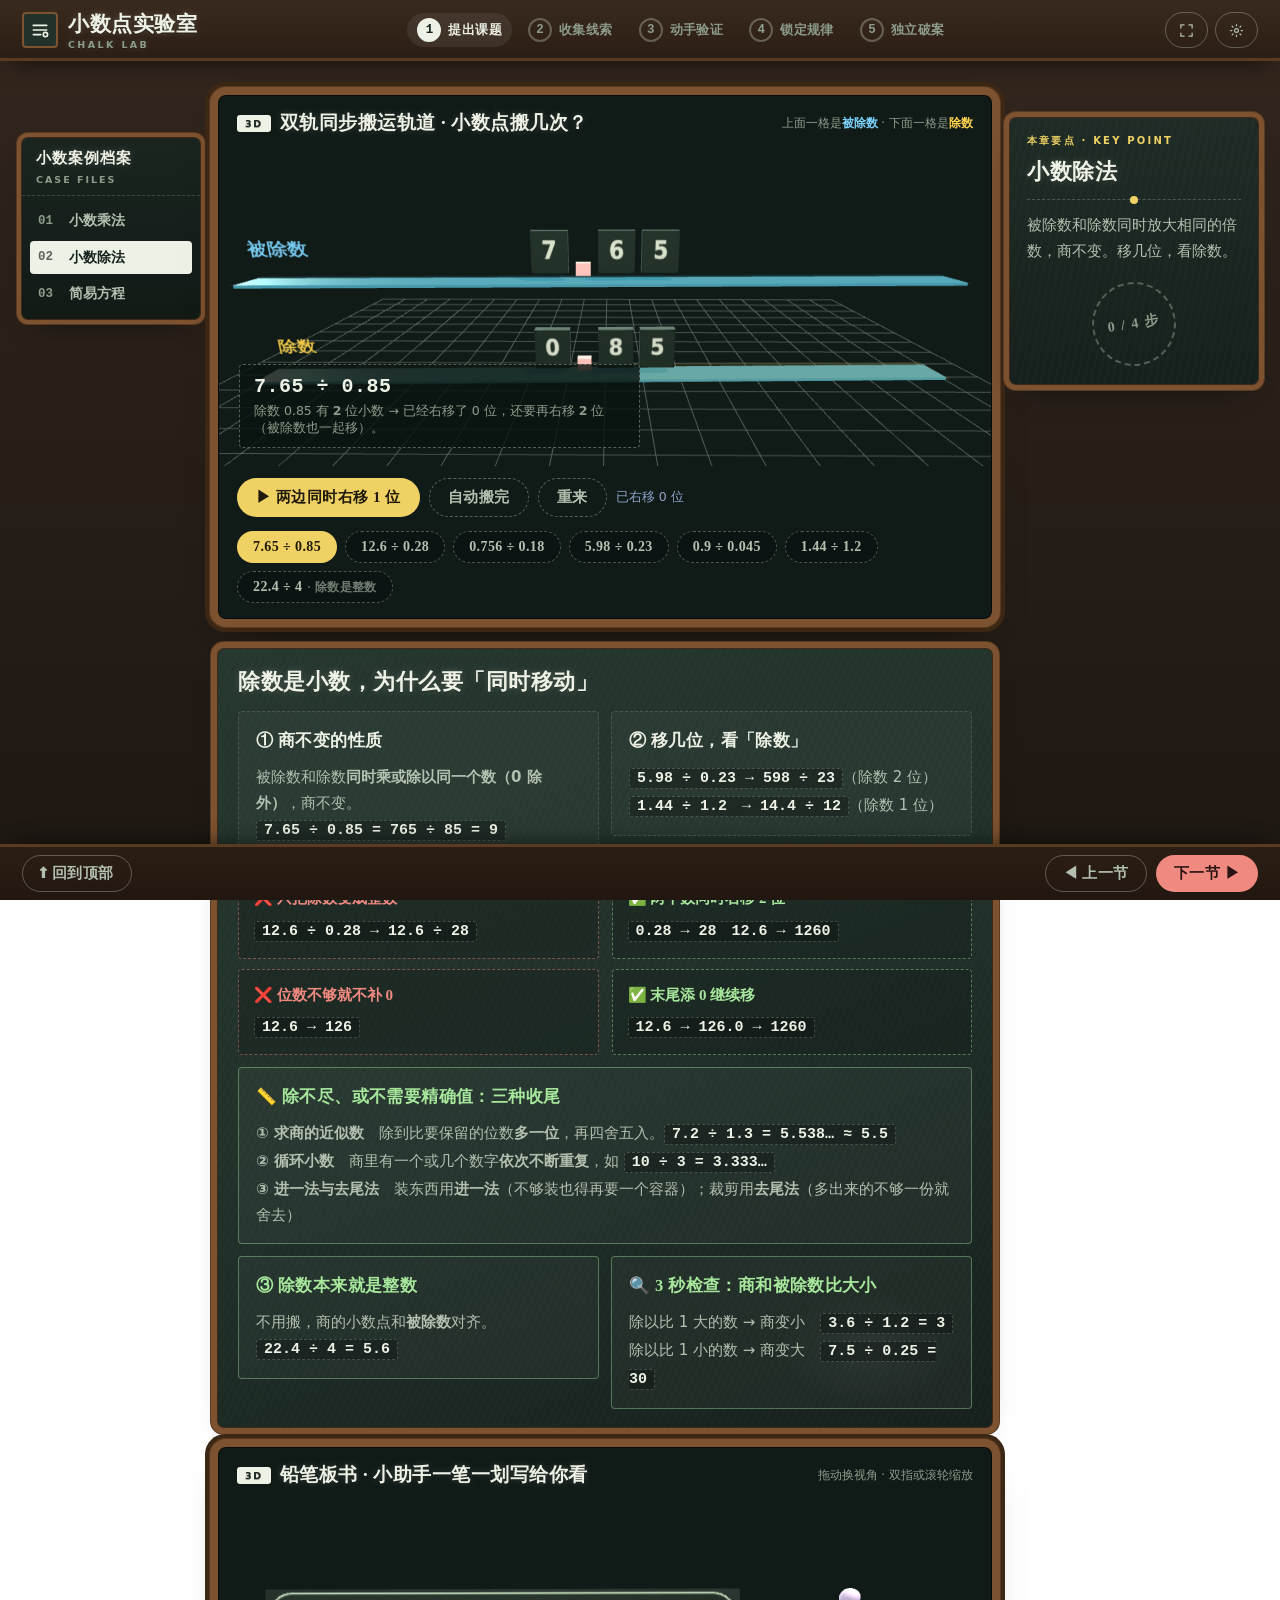
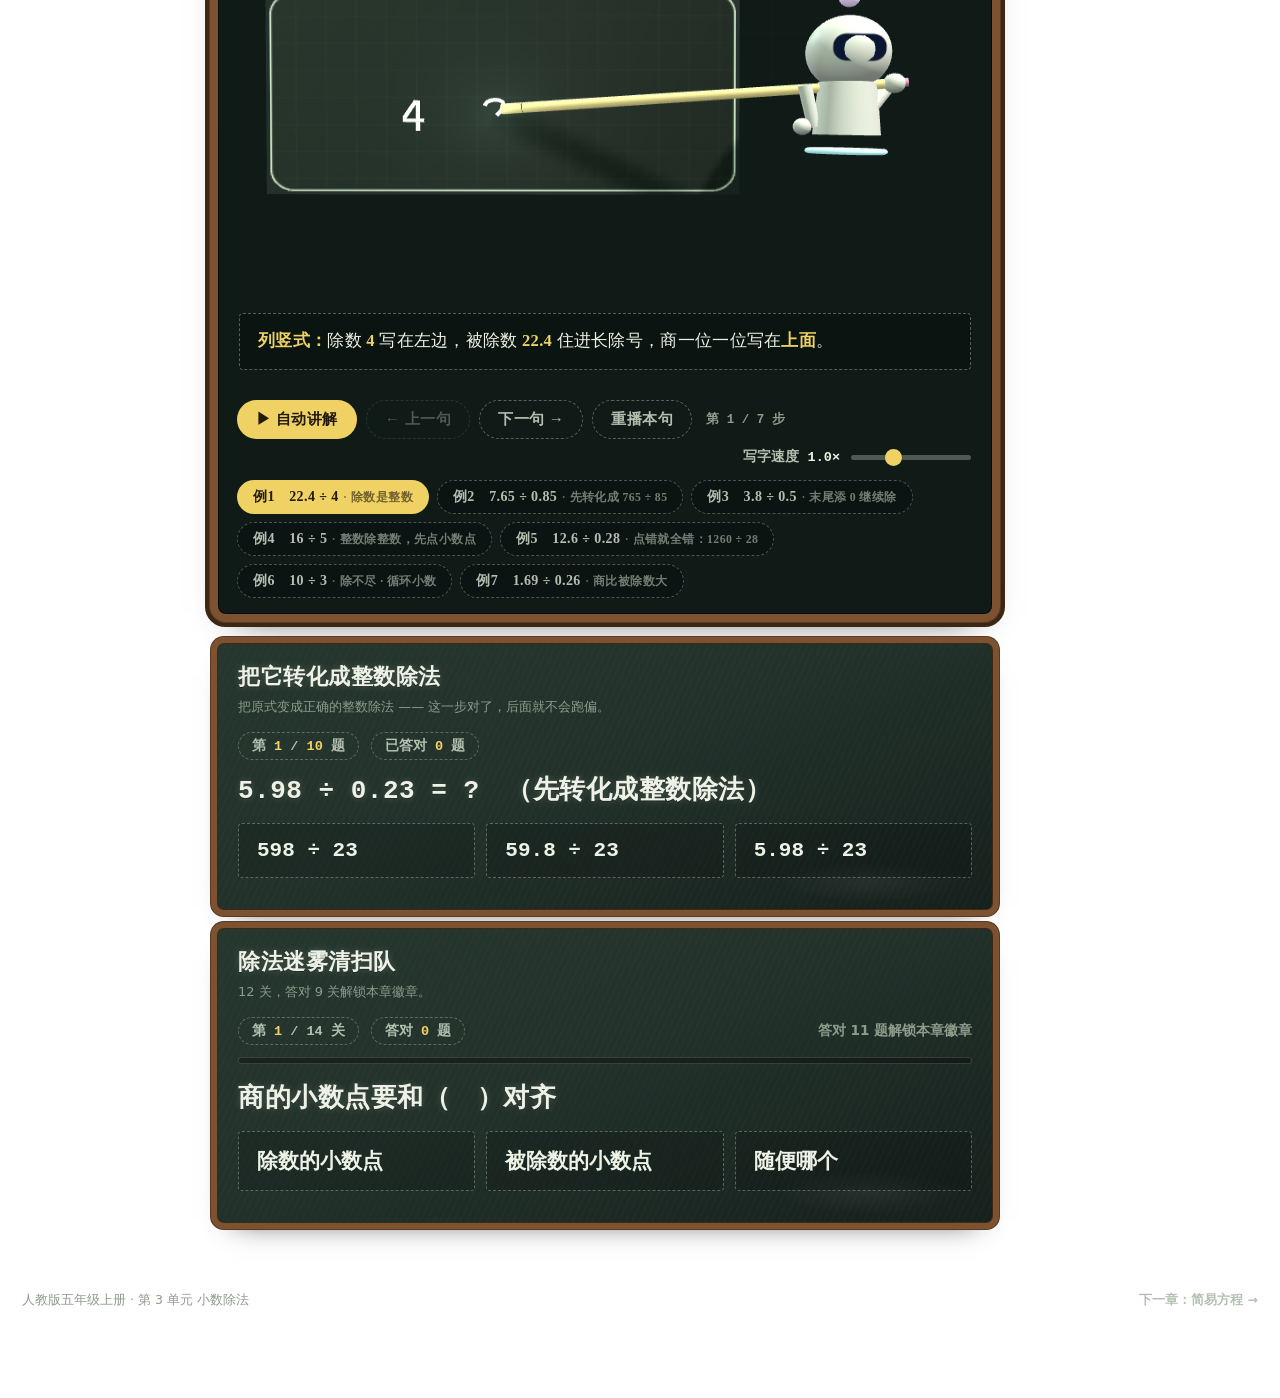
==== divide.html @ b597daa0 "feat: 小数点实验室 v1 · 三章 3D 教学站 从「数学解谜局」抽出小数乘法 / 小数除法 / 简易方程三章，做成独立站点。  教学内容 - 每章五步：3D 实验台 → 算理揭秘 → 3D 铅" ====
<!DOCTYPE html>
<html lang="zh-CN">
<head>
<meta charset="UTF-8">
<meta name="viewport" content="width=device-width, initial-scale=1.0">
<meta name="theme-color" content="#f59e0b">
<meta name="description" content="小数除法 · 3D 双轨同步搬运：为什么除数和被除数要同时移动小数点">
<title>模块 02 · 小数除法｜3D 同步搬运轨道</title>
<link rel="icon" href="assets/favicon.svg" type="image/svg+xml">
<link rel="stylesheet" href="css/lab.css?v=15">
</head>
<body class="ch-divide">
<header id="labTop"></header>

<div class="board-shell">
  <aside class="case-rail" id="labRail" aria-label="案例导航"></aside>

  <main class="board-main">
    <h1 class="sr-only">小数除法 · 3D 同步搬运轨道（人教版五年级上册 第 3 单元）</h1>
    <!-- ================= 01 3D 实验台 ================= -->
    <section id="s-lab" style="scroll-margin-top:96px">
      <div class="stage-card">
        <div class="stage-grid-bg"></div>
        <div class="stage-top">
          <span class="stage-title"><span class="badge3d">3D</span>双轨同步搬运轨道 · 小数点搬几次？</span>
          <span class="stage-hint">上面一格是<b style="color:#7dd3fc">被除数</b> · 下面一格是<b style="color:#fcd34d">除数</b></span>
        </div>
        <div class="stage-canvas-wrap">
          <canvas class="stage-3d short" id="moverCanvas" role="img" aria-label="3D 搬运轨道：上面一排是被除数，下面一排是除数，点一次两边的小数点同时右移一位" aria-describedby="mvEq"></canvas>
          <div class="stage-readout">
            <div class="eq" id="mvEq" aria-live="polite">7.65 ÷ 0.85</div>
            <div class="frac" id="mvFrac">除数是 0.85 —— 有 2 位小数，需要把小数点右移 2 位</div>
          </div>
        </div>
        <div class="stage-controls">
          <button type="button" class="btn primary" id="mvStep">▶ 两边同时右移 1 位</button>
          <button type="button" class="btn ghost" id="mvAuto">自动搬完</button>
          <button type="button" class="btn ghost" id="mvReset">重来</button>
          <span style="color:#8fa4c8;font-size:12.5px" id="mvCount">已右移 0 位</span>
        </div>
        <div class="stage-picks" id="mvPresets"></div>
      </div>
    </section>

    <!-- ================= 02 算理揭秘（精简版） ================= -->
    <section id="s-why" style="scroll-margin-top:96px">
      <div class="panel">
        <div class="panel-head">
          <h2>除数是小数，为什么要「同时移动」</h2>
        </div>

        <div class="grid2">
          <div class="note tone" style="margin:0">
            <h4>① 商不变的性质</h4>
            <div class="lead">被除数和除数<b>同时乘或除以同一个数（0 除外）</b>，商不变。<br><code class="f">7.65 ÷ 0.85 = 765 ÷ 85 = 9</code></div>
          </div>
          <div class="note tone" style="margin:0">
            <h4>② 移几位，看「除数」</h4>
            <div class="lead"><code class="f">5.98 ÷ 0.23 → 598 ÷ 23</code>（除数 2 位）<br><code class="f">1.44 ÷ 1.2　→ 14.4 ÷ 12</code>（除数 1 位）</div>
          </div>
        </div>

        <div class="cmp" style="margin-top:12px">
          <div class="bad"><h5>❌ 只把除数变成整数</h5><code class="f">12.6 ÷ 0.28 → 12.6 ÷ 28</code></div>
          <div class="good"><h5>✅ 两个数同时右移 2 位</h5><code class="f">0.28 → 28　12.6 → 1260</code></div>
        </div>

        <div class="cmp" style="margin-top:10px">
          <div class="bad"><h5>❌ 位数不够就不补 0</h5><code class="f">12.6 → 126</code></div>
          <div class="good"><h5>✅ 末尾添 0 继续移</h5><code class="f">12.6 → 126.0 → 1260</code></div>
        </div>

        <div class="note key" style="margin-top:12px">
          <h4>📏 除不尽、或不需要精确值：三种收尾</h4>
          <div class="lead">
            <b>① 求商的近似数</b>　除到比要保留的位数<b>多一位</b>，再四舍五入。<code class="f">7.2 ÷ 1.3 = 5.538… ≈ 5.5</code><br>
            <b>② 循环小数</b>　商里有一个或几个数字<b>依次不断重复</b>，如 <code class="f">10 ÷ 3 = 3.333…</code><br>
            <b>③ 进一法与去尾法</b>　装东西用<b>进一法</b>（不够装也得再要一个容器）；裁剪用<b>去尾法</b>（多出来的不够一份就舍去）
          </div>
        </div>

        <div class="grid2" style="margin-top:12px">
          <div class="note key" style="margin:0">
            <h4>③ 除数本来就是整数</h4>
            <div class="lead">不用搬，商的小数点和<b>被除数</b>对齐。<br><code class="f">22.4 ÷ 4 = 5.6</code></div>
          </div>
          <div class="note key" style="margin:0">
            <h4>🔍 3 秒检查：商和被除数比大小</h4>
            <div class="lead">除以比 1 大的数 → 商变小　<code class="f">3.6 ÷ 1.2 = 3</code><br>除以比 1 小的数 → 商变大　<code class="f">7.5 ÷ 0.25 = 30</code></div>
          </div>
        </div>
      </div>
    </section>


    <!-- ================= 03 · 3D 铅笔板书 ================= -->
    <section id="s-teach" style="scroll-margin-top:96px">
      <div class="stage-card">
        <div class="stage-grid-bg"></div>
        <div class="stage-top">
          <span class="stage-title"><span class="badge3d">3D</span>铅笔板书 · 小助手一笔一划写给你看</span>
          <span class="stage-hint">拖动换视角 · 双指或滚轮缩放</span>
        </div>
        <div class="stage-canvas-wrap">
          <canvas class="stage-3d tall" id="writeCanvas" role="img" aria-label="3D 铅笔板书：小助手手持铅笔，把竖式一笔一划写到黑板上，写到哪字幕就讲到哪" aria-describedby="wCaption"></canvas>
          <div class="stage-caption"><div class="cap-in" id="wCaption">选下面一个例题，小助手马上开始写。</div></div>
        </div>
        <div class="stage-controls">
          <button type="button" class="btn primary" id="wPlay">▶ 自动讲解</button>
          <button type="button" class="btn ghost" id="wPrev">← 上一句</button>
          <button type="button" class="btn ghost" id="wNext">下一句 →</button>
          <button type="button" class="btn ghost" id="wReplay">重播本句</button>
          <span class="wstep" id="wStepNo">第 1 / 1 步</span>
          <label class="slider-row" style="margin-left:auto">写字速度 <b id="wSpeedLabel">1.0×</b>
            <input type="range" id="wSpeed" min="40" max="220" step="10" value="100" aria-label="写字速度">
          </label>
        </div>
        <div class="stage-picks" id="wDemoBtns"></div>
      </div>

      <div class="panel" id="wFallback" hidden></div>
    </section>

    <!-- ================= 04 亲手练 ================= -->
    <section id="s-practice" style="scroll-margin-top:96px">
      <div class="panel">
        <div class="panel-head">
          <div>
            <h2>把它转化成整数除法</h2>
            <div class="sub">把原式变成正确的整数除法 —— 这一步对了，后面就不会跑偏。</div>
          </div>
        </div>
        <div class="qbar">
          <span class="pill">第 <b id="pIdx">1</b> / <b id="pTotal">10</b> 题</span>
          <span class="pill">已答对 <b id="pScore">0</b> 题</span>
        </div>
        <div class="qtext" id="pQ">—</div>
        <div class="opts" id="pOpts"></div>
        <div class="fb" id="pFb" role="status" aria-live="polite"></div>
        <button type="button" class="btn primary" id="pNext" style="display:none">下一题 →</button>
      </div>
    </section>

    <!-- ================= 05 闯关 ================= -->
    <section id="s-game" style="scroll-margin-top:96px">
      <div class="panel">
        <div class="panel-head">
          <div>
            <h2>除法迷雾清扫队</h2>
            <div class="sub">12 关，答对 9 关解锁本章徽章。</div>
          </div>
        </div>
        <div id="quizMount"></div>
      </div>
    </section>
  </main>

  <aside class="clue-card" id="labClue" aria-label="当前线索"></aside>
</div>

<footer class="op-bar" id="labBar"></footer>

<footer class="lab-foot">
  <span>人教版五年级上册 · 第 3 单元 小数除法</span>
  <a href="equation.html">下一章：简易方程 →</a>
</footer>

<dialog class="dialog" id="labSettingsDialog">
  <form method="dialog">
    <div class="in">
      <h3>实验室设置</h3>
      <label class="switch-row">
        <span>减少动画<small>关闭 3D 场景里的缓动与旋转过渡</small></span>
        <input type="checkbox" id="setReduceMotion">
      </label>
      <div style="margin-top:18px;display:flex;gap:10px;justify-content:flex-end">
        <button type="button" class="btn" id="setReset">重置全部进度</button>
        <button value="close" class="btn primary">关闭</button>
      </div>
    </div>
  </form>
</dialog>

<script defer src="lib/three.min.js"></script>
<script defer src="lib/OrbitControls.js"></script>
<script defer src="lib/handwrite.js"></script>
<script defer src="lib/vertical-calc.js"></script>
<script defer src="js/lab-core.js?v=15"></script>
<script defer src="js/lab-3d.js?v=15"></script>
<script defer src="js/lab-teach.js?v=15"></script>
<script defer src="js/divide.js?v=15"></script>
</body>
</html>
---- css/lab.css ----
/* ==========================================================================
 *  小数点实验室 · 3D 数学工坊
 *  视觉风格：黑板 + 粉笔
 *  骨架参照旧站「数学解谜局」：顶部五阶段进度条、左侧案卷轨、
 *  中间黑板主区、右侧「当前线索」卡、底部胶囊操作条
 * ========================================================================== */

:root {
  /* 黑板 */
  --board:      #22322b;
  --board-2:    #16201c;
  --board-3:    #1b2822;

  /* 木框 / 木材 */
  --wood:       #7c5230;
  --wood-2:     #5a3a20;
  --wood-3:     #3c2715;

  /* 教室墙面 / 桌面 */
  --wall:       #2b211a;
  --wall-2:     #1d1712;

  /* 粉笔 */
  --chalk:      #eef2e6;
  --chalk-dim:  #b3c0b0;
  --chalk-soft: #8e9c8c;
  --yellow:     #f0d264;
  --cyan:       #8fd8e8;
  --pink:       #f2a8bb;
  --green:      #a6e79c;
  --orange:     #f3b169;
  --red:        #f08a80;

  /* 章节主题色（由 body class 覆盖） */
  --ch:         #8fd8e8;
  --ch-2:       #a6e79c;
  --ch-soft:    rgba(143, 216, 232, 0.14);

  --r-lg: 8px;
  --r-md: 6px;
  --r-sm: 4px;

  --font: "Microsoft YaHei", "PingFang SC", "Noto Sans SC", "Segoe UI", system-ui, sans-serif;
  --font-hand: "STKaiti", "KaiTi", "Kaiti SC", "Segoe UI", serif;
  --font-num: "Cambria Math", "Cascadia Mono", Consolas, "Segoe UI Mono", monospace;

  /* 粉笔字：白字 + 微弱光晕 */
  --chalk-glow: 0 0 7px rgba(240, 246, 232, 0.20), 0 1px 0 rgba(0, 0, 0, 0.35);

  /* 纸面墨色（练习区、手写卡等浅底区域专用） */
  --ink:   #1f2937;
  --ink-2: #55606e;
}

body.ch-multiply { --ch: #8fd8e8; --ch-2: #a6e79c; --ch-soft: rgba(143, 216, 232, .14); }
body.ch-divide   { --ch: #f3b169; --ch-2: #f0d264; --ch-soft: rgba(243, 177, 105, .15); }
body.ch-equation { --ch: #f2a8bb; --ch-2: #d9b3f0; --ch-soft: rgba(242, 168, 187, .15); }

* { box-sizing: border-box; }

/* ---- 键盘焦点：所有可交互元素都必须看得见 ---- */
:focus-visible { outline: 3px solid var(--yellow); outline-offset: 2px; }
.dotrow .slot:focus-visible { outline-offset: 0; }
input[type="range"]:focus-visible { outline-offset: 4px; }
/* 视觉上藏起来、但读屏能读到 */
.sr-only {
  position: absolute; width: 1px; height: 1px; padding: 0; margin: -1px;
  overflow: hidden; clip: rect(0 0 0 0); white-space: nowrap; border: 0;
}
html { scroll-behavior: smooth; }
@media (prefers-reduced-motion: reduce) { html { scroll-behavior: auto; } }

body {
  margin: 0;
  font-family: var(--font);
  color: var(--chalk);
  background: linear-gradient(180deg, #33261d 0%, var(--wall) 30%, var(--wall-2) 100%);
  background-attachment: fixed;
  -webkit-font-smoothing: antialiased;
  padding-bottom: 76px;               /* 给底部操作条留位 */
}
body.reduce-motion *, body.reduce-motion *::before, body.reduce-motion *::after {
  animation-duration: .001ms !important; transition-duration: .001ms !important;
}

/* ============================ 顶栏 ============================ */
.lab-top {
  position: sticky; top: 0; z-index: 60;
  background: linear-gradient(180deg, #3a2a1e 0%, #2b1e14 100%);
  border-bottom: 3px solid var(--wood-2);
  box-shadow: 0 10px 24px -14px rgba(0,0,0,.9);
}
.lab-top-in {
  max-width: 1440px; margin: 0 auto; padding: 10px 22px 8px;
  display: flex; align-items: center; gap: 16px;
}
.lab-brand {
  display: flex; align-items: center; gap: 10px; text-decoration: none;
  color: var(--chalk); font-family: var(--font-hand); font-weight: 700; font-size: 21px;
  letter-spacing: .5px; white-space: nowrap; text-shadow: var(--chalk-glow);
}
.lab-brand .logo {
  width: 36px; height: 36px; border-radius: 4px; flex: none; display: grid; place-items: center;
  background: var(--board); border: 2px solid var(--wood);
}
.lab-brand .logo svg { width: 20px; height: 20px; stroke: var(--chalk); fill: none; stroke-width: 2; stroke-linecap: round; }
.lab-brand small {
  display: block; font-family: var(--font); font-size: 9.5px; letter-spacing: 2.4px;
  font-weight: 700; color: var(--chalk-soft); margin-top: 1px;
}


.top-spacer { flex: 1 1 auto; }
.top-actions { display: flex; gap: 7px; }
.icon-btn {
  height: 36px; padding: 0 13px; flex: none; border-radius: 999px; cursor: pointer;
  border: 1.5px solid rgba(226,236,218,.3); background: transparent; color: var(--chalk-dim);
  display: inline-flex; align-items: center; gap: 6px; font-size: 12.5px; font-weight: 700;
  font-family: var(--font); transition: .18s;
}
.icon-btn:hover { color: var(--chalk); border-color: var(--chalk-dim); background: rgba(255,255,255,.06); }
.icon-btn svg { width: 15px; height: 15px; stroke: currentColor; fill: none; stroke-width: 2; stroke-linecap: round; }

/* ---- 五阶段进度条（内联在顶栏，只出现这一处） ---- */
.stage-track {
  flex: 1 1 auto; display: flex; align-items: center; justify-content: center;
  gap: 6px; flex-wrap: wrap; padding: 0 14px;
}
.stage-track a {
  display: inline-flex; align-items: center; gap: 7px; text-decoration: none;
  padding: 5px 10px; border-radius: 999px;
  color: var(--chalk-soft); font-size: 12.5px; font-weight: 700; white-space: nowrap;
  transition: color .18s, background .18s;
}
.stage-track a i {
  width: 24px; height: 24px; flex: none; border-radius: 50%;
  display: grid; place-items: center; font-style: normal;
  font-family: var(--font-num); font-size: 12.5px; font-weight: 700;
  border: 2px solid rgba(226,236,218,.3); color: var(--chalk-soft); transition: .18s;
}
.stage-track a span { font-family: var(--font-hand); letter-spacing: .4px; }
.stage-track a:hover { color: var(--chalk); }
.stage-track a.is-on { color: var(--chalk); }
.stage-track a.is-on i { background: var(--chalk); border-color: var(--chalk); color: #16201c; }
.stage-track a.is-done i { background: var(--green); border-color: var(--green); color: #16201c; }
.stage-track a.is-on { background: rgba(255,255,255,.07); }

/* ============================ 三栏骨架 ============================ */
.board-shell {
  max-width: 1440px; margin: 0 auto; padding: 14px 22px 34px;
  display: grid; grid-template-columns: 178px minmax(0, 1fr) 248px; gap: 18px;
  align-items: start;
}
.board-main { min-width: 0; }

/* ---- 左侧案卷轨 ---- */
.case-rail {
  position: sticky; top: 138px;
  border-radius: var(--r-md); overflow: hidden;
  background: linear-gradient(180deg, #1a2520 0%, #121a16 100%);
  box-shadow: 0 0 0 1px rgba(0,0,0,.5), 0 0 0 5px var(--wood), 0 0 0 6px var(--wood-2),
              0 14px 28px -16px rgba(0,0,0,.9);
}
.rail-head { padding: 11px 14px 8px; border-bottom: 1px dashed rgba(226,236,218,.18); }
.rail-head span {
  display: block; font-family: var(--font-hand); font-size: 15px; font-weight: 700;
  color: var(--chalk); letter-spacing: 1px; text-shadow: var(--chalk-glow);
}
.rail-head small { font-size: 9.5px; letter-spacing: 2px; color: var(--chalk-soft); font-weight: 700; }
.rail-list { padding: 8px; display: flex; flex-direction: column; gap: 3px; }
.rail-list a {
  display: grid; grid-template-columns: 24px 1fr; gap: 7px; align-items: center;
  text-decoration: none; color: var(--chalk-dim); padding: 8px; border-radius: var(--r-sm);
  font-size: 13.5px; font-weight: 700; line-height: 1.3; transition: .16s;
}
.rail-list a em { font-style: normal; font-family: var(--font-num); font-size: 12.5px; font-weight: 700; color: var(--chalk-soft); }
.rail-list a:hover { background: rgba(255,255,255,.06); color: var(--chalk); }
.rail-list a.is-on { background: var(--chalk); color: #16201c; }
.rail-list a.is-on em { color: rgba(22,32,28,.68); }

/* ---- 右侧当前线索卡 ---- */
.clue-card {
  position: sticky; top: 118px; padding: 16px 17px 18px;
  border-radius: var(--r-md);
  background-image:
    repeating-linear-gradient(102deg, rgba(255,255,255,.012) 0 2px, transparent 2px 7px),
    linear-gradient(180deg, #1f2c26, #16201c);
  box-shadow: 0 0 0 1px rgba(0,0,0,.5), 0 0 0 6px var(--wood), 0 0 0 7px var(--wood-2),
              0 14px 28px -16px rgba(0,0,0,.9);
}
.clue-kicker { display: block; font-size: 10px; letter-spacing: 2.2px; font-weight: 800; color: var(--yellow); margin-bottom: 9px; }
.clue-card h3 {
  margin: 0; font-family: var(--font-hand); font-size: 22px; font-weight: 700;
  color: var(--chalk); letter-spacing: .5px; text-shadow: var(--chalk-glow);
}
.clue-rule { height: 0; margin: 12px 0; border-top: 1px dashed rgba(226,236,218,.24); position: relative; }
.clue-rule::after {
  content: ""; position: absolute; left: 50%; top: -4px; width: 8px; height: 8px;
  margin-left: -4px; border-radius: 50%; background: var(--yellow);
}
.clue-q { margin: 0; font-size: 14.5px; line-height: 1.8; color: var(--chalk-dim); }
.clue-stamp {
  margin: 18px auto 0; width: 84px; height: 84px; border-radius: 50%;
  display: grid; place-items: center; text-align: center; line-height: 1.25;
  font-family: var(--font-hand); font-size: 14px; font-weight: 700; letter-spacing: 1.5px;
  color: var(--chalk-soft); border: 2.5px dashed rgba(226,236,218,.3);
  transform: rotate(-9deg); transition: .3s;
}
.clue-stamp.on { color: var(--red); border-color: var(--red); border-style: solid; box-shadow: inset 0 0 12px rgba(240,138,128,.3); }

/* ============================ 底部操作条 ============================ */
.op-bar {
  position: fixed; left: 0; right: 0; bottom: 0; z-index: 70;
  background: linear-gradient(180deg, #2b1e14 0%, #221710 100%);
  border-top: 3px solid var(--wood-2);
  padding: 8px 22px; box-shadow: 0 -12px 26px -18px rgba(0,0,0,.95);
}
.op-bar .op-in { max-width: 1440px; margin: 0 auto; display: flex; align-items: center; gap: 9px; flex-wrap: wrap; }
.op {
  cursor: pointer; font-family: var(--font-hand); font-size: 14.5px; font-weight: 700;
  letter-spacing: .5px; padding: 8px 17px; border-radius: 999px;
  border: 1.5px solid rgba(226,236,218,.3); background: transparent; color: var(--chalk-dim);
  transition: .18s;
}
.op:hover:not(:disabled) { color: var(--chalk); border-color: var(--chalk-dim); background: rgba(255,255,255,.07); }
.op.primary { background: var(--red); border-color: transparent; color: #2a1412; }
.op.primary:hover:not(:disabled) { background: #f5a096; }
.op:disabled { opacity: .38; cursor: not-allowed; }
.op-spacer { flex: 1; }

/* ============================ 面板 ============================ */
.panel {
  position: relative; margin: 0 0 20px; padding: 18px 20px;
  border-radius: var(--r-md);
  background-color: var(--board);
  background-image:
    repeating-linear-gradient(115deg, rgba(255,255,255,.012) 0 2px, transparent 2px 6px),
    radial-gradient(closest-side at 84% 90%, rgba(255,255,255,.05), transparent 72%),
    linear-gradient(158deg, #26372f 0%, var(--board) 46%, var(--board-2) 100%);
  box-shadow: 0 0 0 1px rgba(0,0,0,.5), 0 0 0 7px var(--wood), 0 0 0 8px var(--wood-2),
              0 14px 28px -16px rgba(0,0,0,.85);
}
.panel-head { display: flex; align-items: flex-end; gap: 14px; margin-bottom: 14px; flex-wrap: wrap; }
.panel-head h2 {
  margin: 0; font-family: var(--font-hand); font-size: 22px; font-weight: 700;
  letter-spacing: .5px; color: var(--chalk); text-shadow: var(--chalk-glow);
}
.panel-head .sub { color: var(--chalk-soft); font-size: 13px; margin-top: 4px; line-height: 1.7; }
.step-tag {
  display: inline-flex; align-items: center; gap: 7px;
  font-size: 11.5px; font-weight: 800; letter-spacing: 1.6px;
  color: var(--yellow); border: 1.5px dashed rgba(240, 210, 100, .5);
  padding: 4px 12px; border-radius: 999px;
}
.board-main > section { display: block; }

/* 首页容器 */
.home-wrap { display: block; max-width: 1440px; margin: 0 auto; padding: 18px 22px 40px; }

/* ============================ 3D 黑板 ============================ */
.stage-card {
  position: relative; overflow: hidden; border-radius: var(--r-lg);
  background-color: #101a17; border: 1px solid rgba(0,0,0,.6);
  box-shadow: 0 0 0 8px var(--wood), 0 0 0 9px var(--wood-2), 0 0 0 13px var(--wood-3),
              0 18px 36px -18px rgba(0,0,0,.9);
  margin: 20px 0 30px;
}
.stage-grid-bg {
  position: absolute; inset: 0; pointer-events: none; opacity: .2;
  background-image:
    linear-gradient(rgba(226,236,218,.07) 1px, transparent 1px),
    linear-gradient(90deg, rgba(226,236,218,.07) 1px, transparent 1px);
  background-size: 46px 46px, 46px 46px;
  mask-image: radial-gradient(120% 90% at 50% 0%, #000 20%, transparent 78%);
  -webkit-mask-image: radial-gradient(120% 90% at 50% 0%, #000 20%, transparent 78%);
}
.stage-top { position: relative; z-index: 2; display: flex; align-items: center; gap: 12px; flex-wrap: wrap; padding: 14px 18px 0; }
.stage-title {
  color: var(--chalk); font-family: var(--font-hand); font-size: 19px; font-weight: 700;
  letter-spacing: .5px; display: flex; align-items: center; gap: 9px; text-shadow: var(--chalk-glow);
}
.stage-title .badge3d {
  font-family: var(--font); font-size: 9.5px; letter-spacing: 1.6px; font-weight: 800;
  padding: 3px 8px; border-radius: 3px; background: var(--chalk); color: #16201c;
}
.stage-hint { color: var(--chalk-soft); font-size: 12px; margin-left: auto; }
.stage-canvas-wrap { position: relative; z-index: 1; }
.stage-canvas-wrap canvas { display: block; width: 100%; height: 100%; }
.stage-3d { width: 100%; height: 420px; touch-action: pan-y; }  /* 纵向留给页面滚动，横向/双指留给 3D */
.stage-3d.short { height: 330px; }
.stage-3d.tall { height: 500px; }
@media (max-width: 1200px) { .stage-3d.tall { height: 430px; } }

.stage-readout {
  position: absolute; z-index: 3; left: 20px; bottom: 18px; max-width: min(430px, 52%);
  background: rgba(10, 20, 17, 0.82); border: 1.5px dashed rgba(226,236,218,.35);
  border-radius: var(--r-sm); padding: 10px 14px; color: var(--chalk); font-size: 15px; pointer-events: none;
}
.stage-readout .eq { font-family: var(--font-num); font-size: 20px; font-weight: 700; letter-spacing: .5px; }
.stage-readout .eq em { font-style: normal; color: var(--yellow); }
.stage-readout .eq b { color: var(--cyan); }
.stage-readout .frac { color: var(--chalk-soft); font-size: 12.5px; margin-top: 5px; }

.stage-caption {
  position: absolute; z-index: 4; left: 20px; right: 20px; bottom: 18px;
  background: rgba(10, 20, 17, 0.86); border: 1.5px dashed rgba(226,236,218,.35);
  border-radius: var(--r-sm); padding: 13px 18px; color: var(--chalk);
  font-size: 16.5px; line-height: 1.75; pointer-events: none;
  font-family: var(--font-hand); letter-spacing: .3px;
}
.stage-caption b { color: var(--yellow); font-weight: 700; }
.stage-caption em { font-style: normal; color: var(--green); font-weight: 700; }
.stage-caption.pop .cap-in { animation: capPop .34s cubic-bezier(.2,.9,.3,1); }
@keyframes capPop { from { opacity: 0; transform: translateY(6px); } to { opacity: 1; transform: none; } }

.stage-controls { position: relative; z-index: 3; display: flex; gap: 9px; flex-wrap: wrap; padding: 12px 18px 14px; align-items: center; }
.stage-picks { position: relative; z-index: 3; display: flex; gap: 8px; flex-wrap: wrap; padding: 0 18px 15px; }
/* ---- 3D 不可用：只藏画布，读数与控件照常可用 ---- */
.stage-card.no3d .stage-3d { display: none; }
.stage-card.no3d .stage-canvas-wrap { min-height: 124px; background: rgba(9, 18, 15, .5); }
.stage-note {
  position: relative; z-index: 3; margin: 0; padding: 12px 18px 14px;
  color: var(--chalk-dim); font-size: 14px; line-height: 1.72;
  border-bottom: 1px dashed rgba(226, 236, 218, .18);
}
.stage-picks:empty { display: none; }

/* ============================ 按钮 ============================ */
.btn {
  cursor: pointer; font-family: var(--font-hand); font-size: 15px; font-weight: 700;
  letter-spacing: .5px; padding: 9px 18px; border-radius: 999px;
  border: 1.5px solid rgba(226,236,218,.34); background: transparent; color: var(--chalk-dim);
  transition: .18s;
}
.btn:hover:not(:disabled) { color: var(--chalk); border-color: var(--chalk-dim); background: rgba(255,255,255,.07); }
.btn.primary { background: var(--yellow); border-color: transparent; color: #221b0c; }
.btn.primary:hover:not(:disabled) { background: #f7dd88; }
.btn.ghost { border-style: dashed; }
.btn:disabled { opacity: .38; cursor: not-allowed; }
.btn.is-on { background: var(--chalk); border-color: transparent; color: #16201c; }

.chip {
  cursor: pointer; font-family: var(--font-hand); font-size: 14px; font-weight: 700;
  letter-spacing: .4px; padding: 7px 15px; border-radius: 999px;
  border: 1.5px dashed rgba(226,236,218,.3); background: transparent; color: var(--chalk-dim);
  transition: .16s;
}
.chip:hover { color: var(--chalk); border-color: var(--chalk-dim); border-style: solid; }
.chip.is-on { background: var(--yellow); border-color: transparent; border-style: solid; color: #221b0c; }
/* 胶囊内的说明标签：用分隔点隔开，避免与主标签粘连 */
.chip .tag { font-style: normal; font-size: .84em; font-weight: 700; opacity: .62; }
.chip .tag::before { content: "·"; margin: 0 4px 0 5px; opacity: .8; }
/* 例题胶囊在深色 3D 舞台上需要有底色才看得清 */
.stage-picks .chip:not(.is-on) { background: rgba(9, 18, 15, .55); }

.slider-row { display: flex; align-items: center; gap: 9px; color: var(--chalk-dim); font-size: 13.5px; font-weight: 700; }
input[type="range"] {
  -webkit-appearance: none; appearance: none; width: 120px; height: 5px; border-radius: 999px;
  background: rgba(226,236,218,.3); outline: none; cursor: pointer; border: none;
}
input[type="range"]::-webkit-slider-thumb {
  -webkit-appearance: none; width: 17px; height: 17px; border-radius: 50%;
  background: var(--yellow); border: none;
}
input[type="range"]::-moz-range-thumb { width: 15px; height: 15px; border: none; border-radius: 50%; background: var(--yellow); }
.slider-row b { color: var(--chalk); font-family: var(--font-num); }

/* ============================ 文本块 ============================ */
.note {
  border-radius: var(--r-sm); padding: 15px 17px; font-size: 15px; line-height: 1.74;
  background: rgba(255,255,255,.035); border: 1.5px solid rgba(226,236,218,.16);
  margin-bottom: 11px; color: var(--chalk-dim);
}
.note h4 {
  margin: 0 0 8px; font-family: var(--font-hand); font-size: 16.5px; font-weight: 700;
  color: var(--chalk); letter-spacing: .4px; display: flex; align-items: center; gap: 8px;
}
.note .lead { color: var(--chalk-dim); }
.note.tone { background: rgba(255,255,255,.03); border-style: dashed; }
.note.key { border-color: rgba(166,231,156,.4); }
.note.key h4 { color: var(--green); }
b.hl { color: var(--yellow); }
b.red { color: var(--red); }
b.green { color: var(--green); }
code.f {
  font-family: var(--font-num); background: rgba(0,0,0,.28);
  border: 1px dashed rgba(226,236,218,.22); border-radius: 3px;
  padding: 1px 7px; font-size: 15px; font-weight: 700; color: var(--chalk);
}

.cmp { display: grid; grid-template-columns: 1fr 1fr; gap: 13px; }
.cmp > div {
  border-radius: var(--r-sm); padding: 13px 15px; font-size: 14px; line-height: 1.72;
  border: 1.5px dashed rgba(226,236,218,.24); background: rgba(0,0,0,.16); color: var(--chalk-dim);
}
.cmp .bad { border-color: rgba(240,138,128,.44); }
.cmp .good { border-color: rgba(166,231,156,.44); }
.cmp h5 { margin: 0 0 6px; font-family: var(--font-hand); font-size: 15px; font-weight: 700; display: flex; align-items: center; gap: 7px; }
.cmp .bad h5 { color: var(--red); }
.cmp .good h5 { color: var(--green); }

.grid2 { display: grid; grid-template-columns: 1fr 1fr; gap: 12px; align-items: start; }


/* ============================ 手写 / 竖式（纸上，保留原样） ============================ */
.vstage {
  border-radius: var(--r-sm); padding: 16px 18px; background: #f4f1e6;
  border: 1.5px solid rgba(0,0,0,.35); min-height: 240px;
  display: flex; flex-direction: column; gap: 10px;
}
.vstage .placeholder { color: #7b7a6c; font-size: 15px; margin: auto; text-align: center; }
.vstage .explain {
  font-size: 15.5px; line-height: 1.78; color: #2a2a24; background: #fff;
  border-left: 4px solid #b58b3a; border-radius: 0 var(--r-sm) var(--r-sm) 0; padding: 11px 15px;
}
.vstage .explain:empty { display: none; }
/* 练习区是「贴在黑板上的纸」：纸面内一律用墨色，不能沿用粉笔色 */
.vstage { color: var(--ink); }
.vstage .dotrow .dg { color: var(--ink); }
.vstage .dotrow .slot::after { background: rgba(31, 41, 55, .34); }
.vstage .dotrow .slot:hover::after { background: #b45309; }
.vstage .dotrow .slot.good::after { background: #059669; }
.vstage .dotrow .slot.bad::after { background: #dc2626; }
.vstage .fb.ok { color: #047857; border-color: #6bc09a; background: #e8f8f0; }
.vstage .fb.no { color: #b91c1c; border-color: #e0a09a; background: #fdeeed; }
.vstage .fb b { color: #b45309; }
.vsheet-wrap { display: flex; justify-content: center; padding: 4px 0; }
.vsheet { background: #fff; border-radius: var(--r-sm); padding: 12px 18px; box-shadow: 0 2px 8px rgba(0,0,0,.16); }
.vsheet svg { display: block; max-width: 100%; height: auto; }
.vs-ink { stroke: #1f2937; }
.vs-op { stroke: #475569; }
.vs-red { stroke: #dc2626; }
.vs-blue { stroke: #2563eb; }
.vs-green { stroke: #059669; }
.vp { fill: #dc2626; }
.hhot { fill: rgba(245, 158, 11, 0.22); }
.vtxt { font-family: var(--font-num); }
.shift-card { font-family: var(--font-num); font-size: 17px; background: #fff; border: 1px dashed #cbc7b6; border-radius: var(--r-sm); padding: 10px 14px; }
.sc-row { display: flex; align-items: center; gap: 10px; font-family: var(--font-num); font-size: 19px; font-weight: 700; padding: 2px 0; }
.sc-label { font-size: 12px; color: #7b7a6c; font-weight: 700; min-width: 62px; font-family: var(--font); }
.sc-old { color: #1f2937; }
.sc-new { color: #2563eb; }
.sc-arrow { color: #b58b3a; }
.hw-wrap { display: flex; justify-content: center; }
.hw-svg { display: block; max-width: 100%; height: auto; }
.hw-card { background: #f4f1e6; border-radius: var(--r-sm); padding: 12px 16px; border: 1.5px solid rgba(0,0,0,.28); margin-top: 10px; }

/* ============================ 练习 / 闯关 ============================ */
.qbar { display: flex; align-items: center; gap: 12px; flex-wrap: wrap; font-size: 13.5px; color: var(--chalk-soft); font-weight: 700; margin-bottom: 12px; }
.qbar .pill { border: 1.5px dashed rgba(226,236,218,.3); border-radius: 999px; padding: 4px 13px; color: var(--chalk-dim); font-family: var(--font-num); }
.qbar .pill b { color: var(--yellow); }
.qtext { font-family: var(--font-num); font-size: 26px; font-weight: 700; color: var(--chalk); margin: 6px 0 16px; letter-spacing: .5px; text-shadow: var(--chalk-glow); }
.opts { display: grid; grid-template-columns: repeat(auto-fit, minmax(168px, 1fr)); gap: 11px; margin-bottom: 13px; }
.opt {
  cursor: pointer; font-family: var(--font-num); font-size: 21px; font-weight: 700;
  padding: 15px 18px; border-radius: var(--r-sm); text-align: left;
  border: 1.5px dashed rgba(226,236,218,.32); background: rgba(0,0,0,.16); color: var(--chalk);
  transition: .18s;
}
.opt:hover:not(:disabled) { border-style: solid; border-color: var(--chalk-dim); background: rgba(255,255,255,.07); }
.opt.correct { border-style: solid; border-color: var(--green); color: var(--green); background: rgba(166,231,156,.12); }
.opt.wrong { border-style: solid; border-color: var(--red); color: var(--red); background: rgba(240,138,128,.12); animation: shake .38s; }
@keyframes shake { 0%,100% { transform: translateX(0); } 25% { transform: translateX(-6px); } 75% { transform: translateX(6px); } }

.fb { font-size: 15.5px; line-height: 1.8; padding: 12px 15px; border-radius: var(--r-sm); margin-bottom: 12px; display: none; }
.fb.show { display: block; }
.fb.ok { border: 1.5px solid var(--green); color: var(--green); background: rgba(166,231,156,.1); }
.fb.no { border: 1.5px solid var(--red); color: var(--red); background: rgba(240,138,128,.1); }
.fb b { color: var(--yellow); }

.dotrow { display: flex; align-items: flex-end; justify-content: center; gap: 2px; margin: 14px 0 4px; }
.dotrow .dg { font-family: var(--font-num); font-size: 40px; font-weight: 700; letter-spacing: 1px; line-height: 1; color: var(--chalk); }
.dotrow .slot { position: relative; width: 30px; height: 54px; border: none; background: transparent; cursor: pointer; border-radius: var(--r-sm); transition: background .18s; }
.dotrow .slot::after {
  content: ""; position: absolute; left: 50%; bottom: 9px; width: 7px; height: 7px;
  border-radius: 50%; background: rgba(226,236,218,.35); transform: translateX(-50%); transition: .18s;
}
.dotrow .slot:hover { background: rgba(240,210,100,.16); }
.dotrow .slot:hover::after { background: var(--yellow); transform: translateX(-50%) scale(1.5); }
.dotrow .slot.good::after { background: var(--green); transform: translateX(-50%) scale(1.7); }
.dotrow .slot.bad::after { background: var(--red); }

.bar { height: 7px; border-radius: 999px; background: rgba(0,0,0,.32); overflow: hidden; margin: 9px 0 16px; border: 1px solid rgba(226,236,218,.16); }
.bar > i { display: block; height: 100%; width: 0; border-radius: 999px; background: var(--yellow); transition: width .4s; }

.badge-unlock {
  display: none; margin-top: 15px; border-radius: var(--r-sm); padding: 16px 18px;
  border: 2px dashed var(--green); color: var(--green); font-size: 16px; font-weight: 700; line-height: 1.75;
}
.badge-unlock.show { display: block; }
.wstep { color: var(--chalk-soft); font-size: 12.5px; font-weight: 700; font-family: var(--font-num); padding: 0 5px; white-space: nowrap; }

/* ============================ 首页 ============================ */
.hero { display: grid; grid-template-columns: 1.05fr 0.95fr; gap: 22px; align-items: stretch; margin-bottom: 20px; }
.hero-copy { display: flex; flex-direction: column; justify-content: center; padding: 10px 4px; }
.hero-copy .kicker { align-self: flex-start; font-size: 11px; font-weight: 800; letter-spacing: 3px; color: var(--yellow); border: 1.5px dashed rgba(240,210,100,.5); padding: 5px 13px; border-radius: 999px; }
.hero-copy h1 {
  margin: 16px 0 12px; font-family: var(--font-hand); font-weight: 700;
  font-size: clamp(30px, 4.2vw, 48px); line-height: 1.14; letter-spacing: 2px;
  color: var(--chalk); text-shadow: var(--chalk-glow);
}
.hero-copy p { margin: 0 0 16px; color: var(--chalk-dim); font-size: 15.5px; line-height: 1.78; max-width: 40ch; }
.hero-tags { display: flex; gap: 8px; flex-wrap: wrap; }
.hero-tags span { font-size: 13px; font-weight: 700; color: var(--chalk-dim); font-family: var(--font-hand); border: 1.5px dashed rgba(226,236,218,.28); border-radius: 999px; padding: 5px 13px; }
.hero-visual {
  position: relative; overflow: hidden; display: flex; flex-direction: column; min-height: 380px;
  border-radius: var(--r-md); background: linear-gradient(180deg, #16201c, #101a17);
  box-shadow: 0 0 0 8px var(--wood), 0 0 0 9px var(--wood-2), 0 0 0 13px var(--wood-3),
              0 18px 36px -18px rgba(0,0,0,.9);
}
.hero-visual .mv-slot { position: relative; flex: 1; min-height: 300px; }
/* 吉祥物封面图：3D 查看器加载前先顶上，首屏不用等 930KB。
   原图是纯黑底，用 screen 混合把黑底融进卡片，只留吉祥物露出来。
   绝对定位是为了和随后挂载的 model-viewer 叠加，切换时不闪。 */
.mv-cover {
  position: absolute; inset: 0; width: 100%; height: 100%;
  object-fit: contain; display: block; mix-blend-mode: screen;
}
.hero-visual model-viewer { width: 100%; height: 100%; --poster-color: transparent; background: transparent; }
.mv-fallback { margin: 0; padding: 14px 18px 18px; text-align: center; color: var(--chalk-soft); font-size: 13.5px; line-height: 1.7; }
.mv-cap {
  position: relative; z-index: 2; padding: 11px 16px 14px; color: var(--chalk-soft); font-size: 12.5px;
  border-top: 1px dashed rgba(226,236,218,.2); display: flex; justify-content: space-between; gap: 12px; align-items: center;
}
.mv-cap b { color: var(--chalk); }

.ch-grid { display: grid; grid-template-columns: repeat(3, 1fr); gap: 18px; }
.ch-card {
  position: relative; overflow: hidden; text-decoration: none; color: inherit;
  border-radius: var(--r-md); padding: 20px 20px 18px; min-height: 186px;
  display: flex; flex-direction: column;
  background: linear-gradient(180deg, #1f2c26 0%, #16201c 100%);
  box-shadow: 0 0 0 1px rgba(0,0,0,.5), 0 0 0 6px var(--wood), 0 0 0 7px var(--wood-2),
              0 14px 28px -16px rgba(0,0,0,.9);
  transition: transform .2s, box-shadow .2s;
}
.ch-card:hover { transform: translateY(-5px); box-shadow: 0 0 0 1px rgba(0,0,0,.5), 0 0 0 6px #8d5f38, 0 0 0 7px var(--wood-2), 0 20px 34px -16px rgba(0,0,0,.95); }
.ch-card[data-tone="multiply"] { --ca: var(--cyan); }
.ch-card[data-tone="divide"]   { --ca: var(--orange); }
.ch-card[data-tone="equation"] { --ca: var(--pink); }
.ch-card .no { font-family: var(--font-num); font-size: 12px; font-weight: 700; letter-spacing: .6px; color: var(--ca); }
.ch-card h3 { margin: 9px 0 7px; font-family: var(--font-hand); font-size: 24px; letter-spacing: 1px; color: var(--chalk); }
.ch-card p { margin: 0 0 12px; color: var(--chalk-dim); font-size: 14px; line-height: 1.72; flex: 1; }
.ch-card .go { font-family: var(--font-hand); font-size: 15px; font-weight: 700; color: var(--ca); display: inline-flex; align-items: center; gap: 7px; }
.ch-card .go svg { width: 15px; height: 15px; stroke: currentColor; fill: none; stroke-width: 2.4; stroke-linecap: round; transition: transform .2s; }
.ch-card:hover .go svg { transform: translateX(4px); }
.ch-card .prog { position: absolute; top: 18px; right: 18px; font-size: 11.5px; font-weight: 700; color: var(--chalk-soft); font-family: var(--font-num); }

/* ============================ 页脚 / toast / dialog ============================ */
.lab-foot { max-width: 1440px; margin: 0 auto; padding: 16px 22px 26px; color: var(--chalk-soft); font-size: 12.5px; display: flex; gap: 16px; flex-wrap: wrap; justify-content: space-between; }
.lab-foot a { color: var(--chalk-dim); text-decoration: none; font-weight: 700; }
.lab-foot a:hover { color: var(--chalk); }

.toast {
  position: fixed; left: 50%; bottom: 92px; transform: translate(-50%, 20px);
  background: var(--chalk); color: #16201c; padding: 12px 24px; border-radius: 999px;
  font-size: 14.5px; font-weight: 700; font-family: var(--font-hand); letter-spacing: .5px;
  opacity: 0; pointer-events: none; transition: .28s; z-index: 200;
}
.toast.show { opacity: 1; transform: translate(-50%, 0); }

.dialog { border: none; border-radius: var(--r-md); padding: 0; max-width: 440px; width: calc(100% - 32px); background: var(--board); color: var(--chalk); }
.dialog::backdrop { background: rgba(8, 12, 10, 0.72); }
.dialog .in { padding: 22px; }
.dialog h3 { margin: 0 0 16px; font-family: var(--font-hand); font-size: 21px; letter-spacing: 1px; }
.switch-row { display: flex; align-items: center; justify-content: space-between; gap: 14px; padding: 13px 0; border-bottom: 1px dashed rgba(226,236,218,.2); font-size: 15px; }
.switch-row small { display: block; color: var(--chalk-soft); font-size: 12.5px; margin-top: 3px; }
.switch-row input { width: 19px; height: 19px; accent-color: var(--yellow); cursor: pointer; }

/* ============================ 响应式 ============================ */
@media (max-width: 1240px) {
  .board-shell { grid-template-columns: 168px minmax(0, 1fr); }
  .clue-card { display: none; }
}
@media (max-width: 980px) {
  .hero, .ch-grid, .grid2, .cmp { grid-template-columns: 1fr; }
  .stage-track { justify-content: flex-start; order: 3; flex-basis: 100%; padding: 4px 0 0; }
  .top-spacer { display: none; }
  .board-shell { grid-template-columns: 1fr; padding: 14px 14px 30px; }
  .case-rail { position: static; }
  .rail-list { flex-direction: row; flex-wrap: wrap; }
  .rail-list a { grid-template-columns: 22px auto; }
  .lab-top-in, .stage-track, .board-shell { padding-left: 14px; padding-right: 14px; }
  .stage-3d { height: 380px; }
  .qtext { font-size: 23px; }
  .dotrow .dg { font-size: 34px; }
  .op-bar { padding: 8px 14px; }
  body { padding-bottom: 104px; }
}
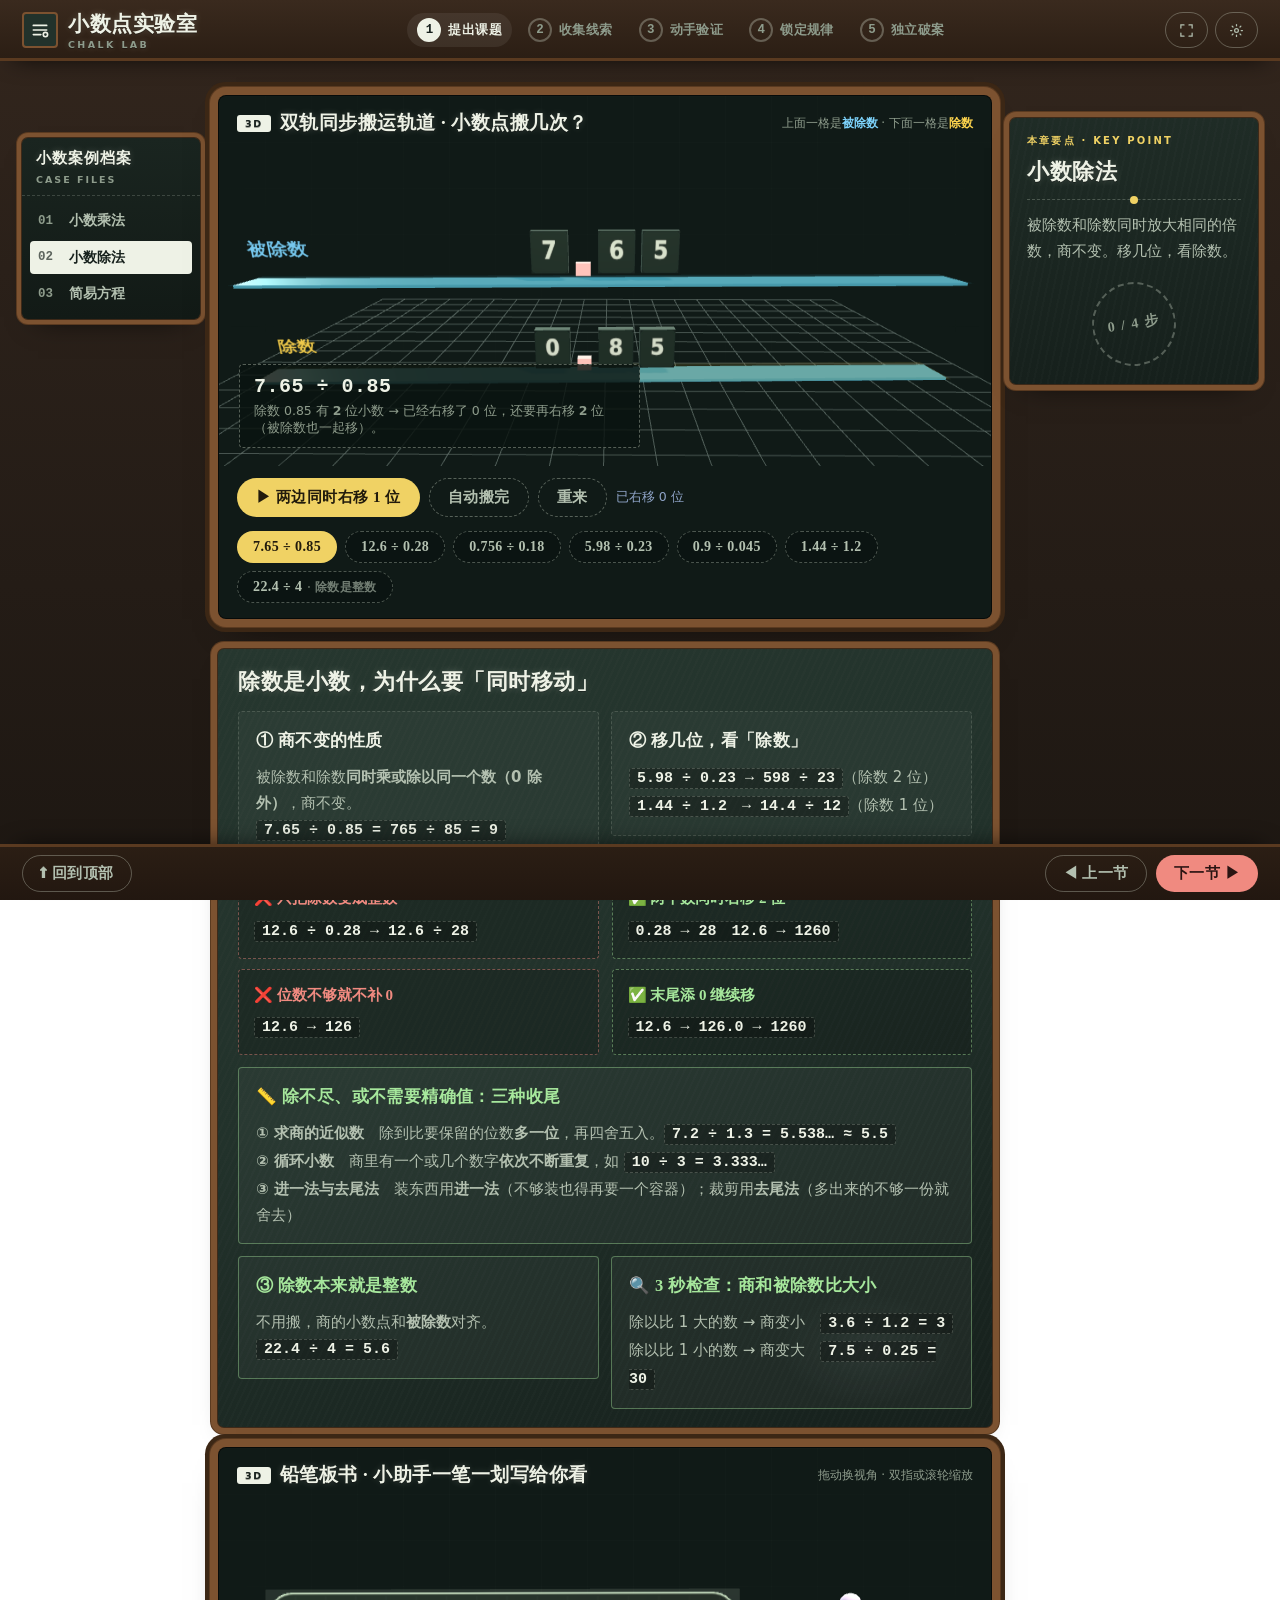
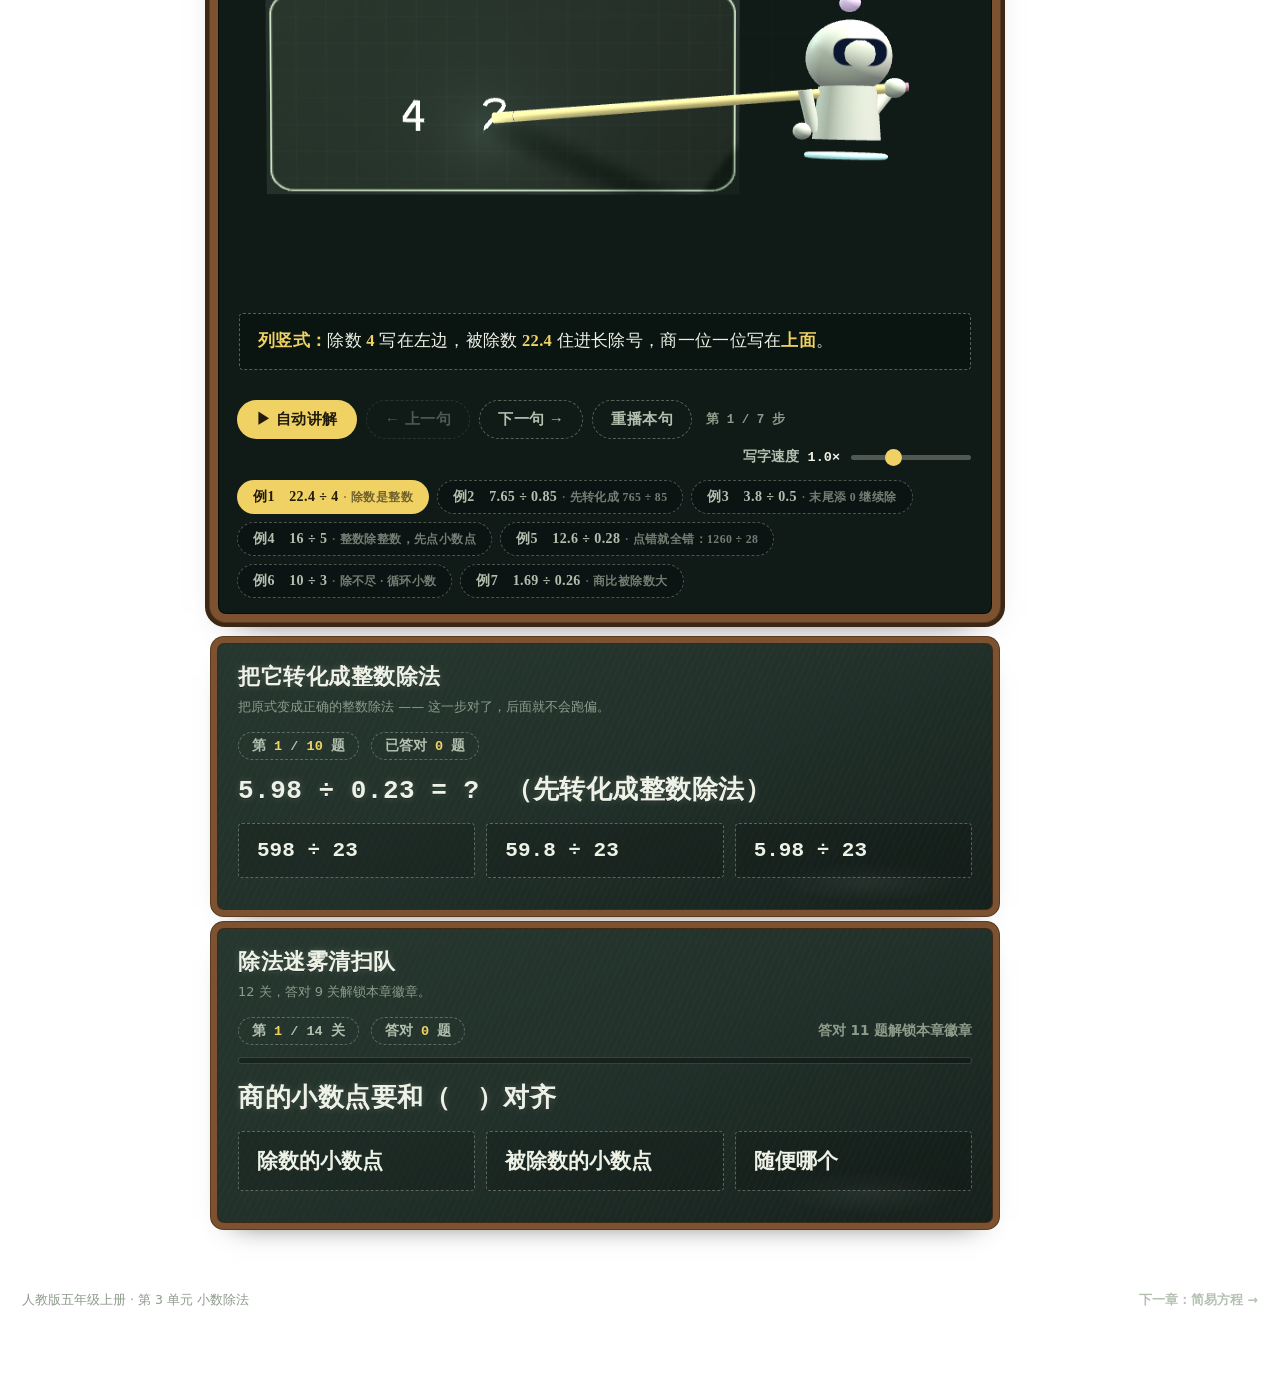
==== commit 3d9a4c59: "fix: 首页吉祥物在慢网络下会变成空白 两个问题： 1. 懒加载用的 3.5s 兜底定时器会抢先撤掉封面图，而此时 model-viewer 还没渲染出来，    首页吉祥物区域就空了（本地快、线上" ====
--- a/divide.html
+++ b/divide.html
@@ -7,7 +7,7 @@
 <meta name="description" content="小数除法 · 3D 双轨同步搬运：为什么除数和被除数要同时移动小数点">
 <title>模块 02 · 小数除法｜3D 同步搬运轨道</title>
 <link rel="icon" href="assets/favicon.svg" type="image/svg+xml">
-<link rel="stylesheet" href="css/lab.css?v=15">
+<link rel="stylesheet" href="css/lab.css?v=16">
 </head>
 <body class="ch-divide">
 <header id="labTop"></header>
@@ -185,9 +185,9 @@
 <script defer src="lib/OrbitControls.js"></script>
 <script defer src="lib/handwrite.js"></script>
 <script defer src="lib/vertical-calc.js"></script>
-<script defer src="js/lab-core.js?v=15"></script>
-<script defer src="js/lab-3d.js?v=15"></script>
-<script defer src="js/lab-teach.js?v=15"></script>
-<script defer src="js/divide.js?v=15"></script>
+<script defer src="js/lab-core.js?v=16"></script>
+<script defer src="js/lab-3d.js?v=16"></script>
+<script defer src="js/lab-teach.js?v=16"></script>
+<script defer src="js/divide.js?v=16"></script>
 </body>
 </html>
